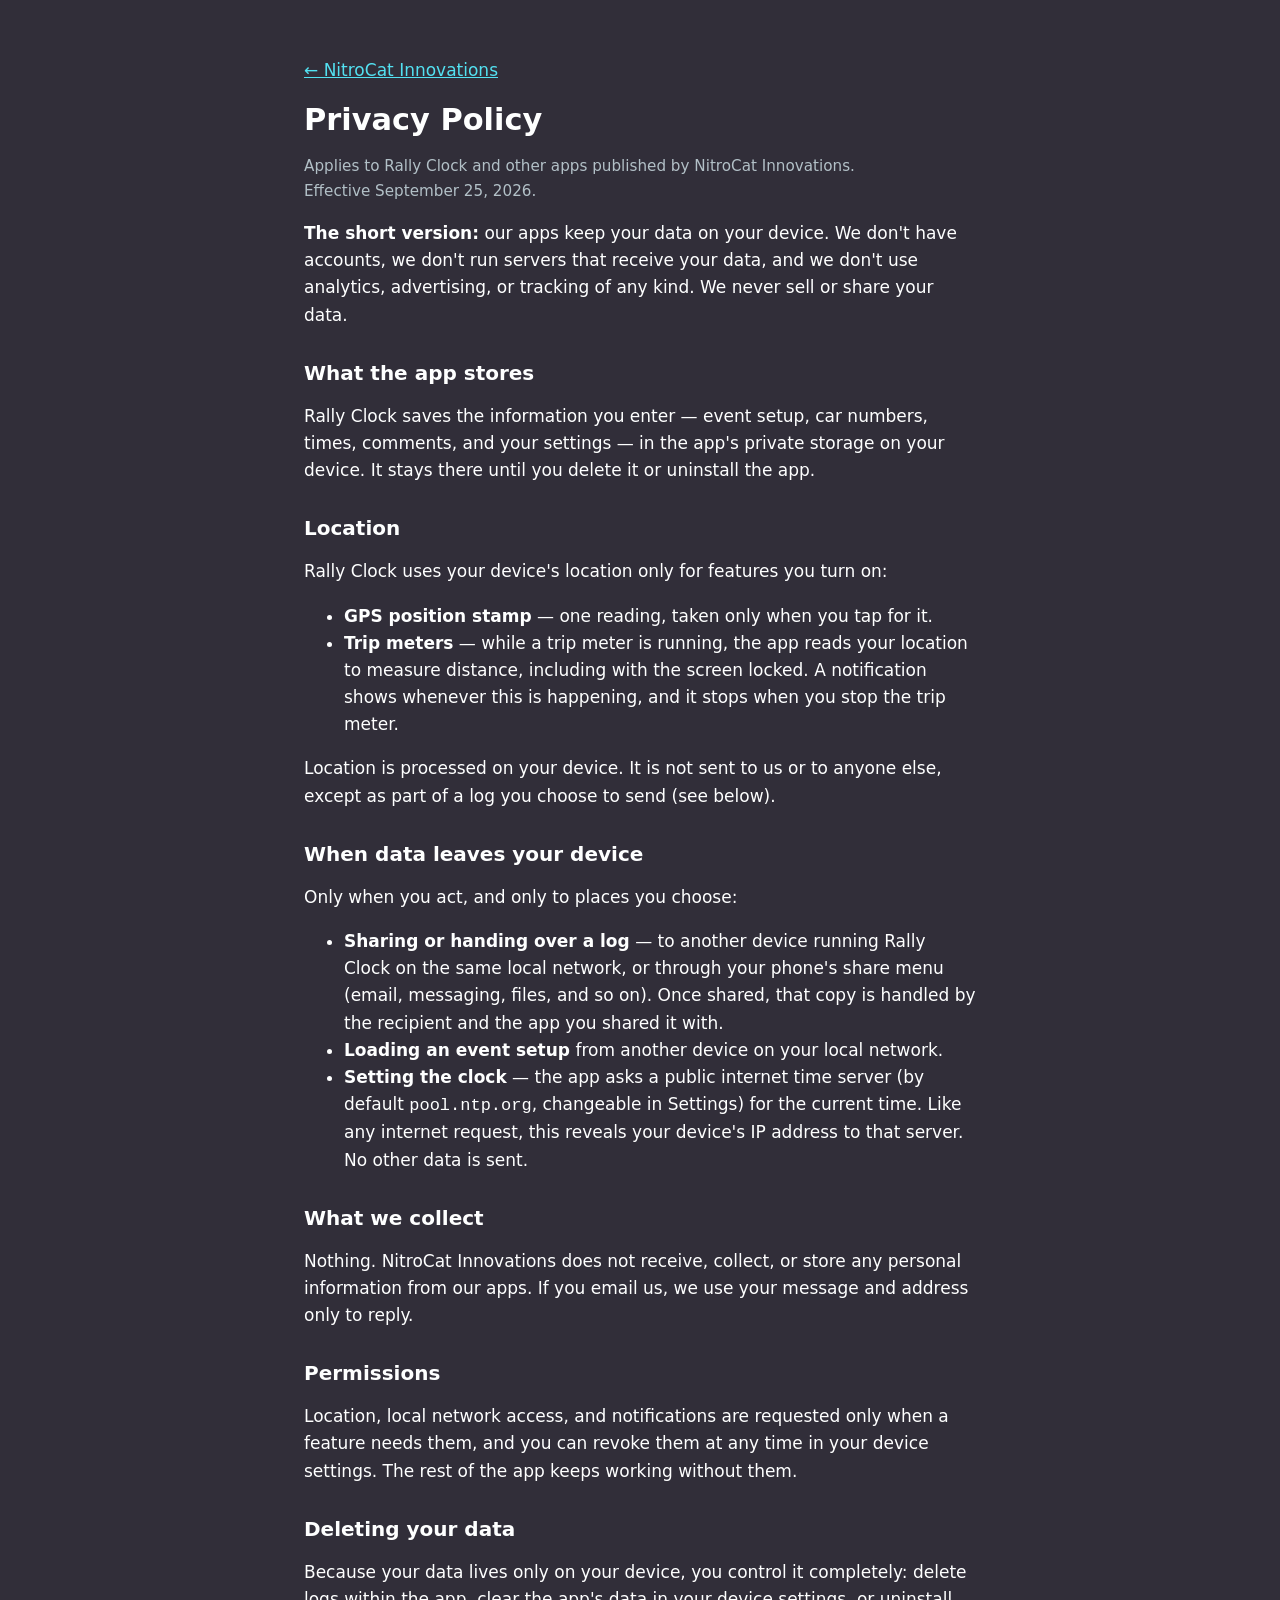
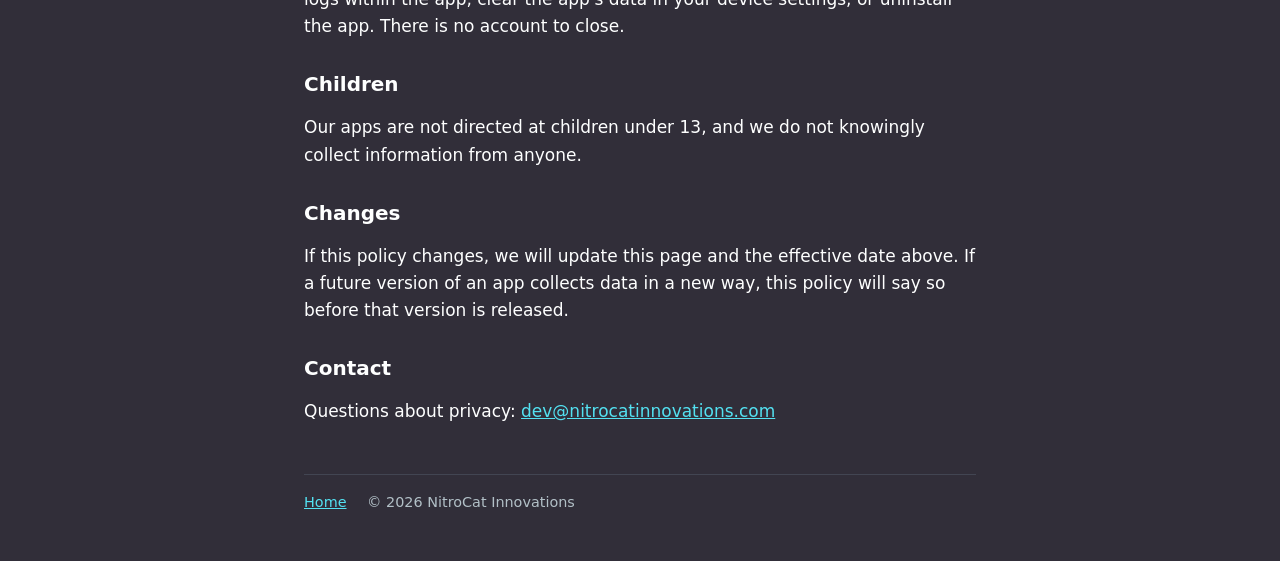
==== privacy.html @ 7f0327d1 "Add company placeholder site and privacy policy Static landing page and Rally Clock privacy policy f" ====
<!doctype html>
<html lang="en">
<head>
  <meta charset="utf-8">
  <meta name="viewport" content="width=device-width, initial-scale=1">
  <title>Privacy Policy — NitroCat Innovations</title>
  <meta name="description" content="How NitroCat Innovations apps handle your data.">
  <link rel="icon" href="assets/favicon.png" type="image/png">
  <link rel="apple-touch-icon" href="assets/apple-touch-icon.png">
  <link rel="stylesheet" href="assets/style.css">
</head>
<body>
<main>
  <p><a href="index.html">← NitroCat Innovations</a></p>

  <h1>Privacy Policy</h1>
  <p class="meta">Applies to Rally Clock and other apps published by NitroCat Innovations.<br>
  Effective September 25, 2026.</p>

  <p><strong>The short version:</strong> our apps keep your data on your device. We don't have accounts, we don't run servers that receive your data, and we don't use analytics, advertising, or tracking of any kind. We never sell or share your data.</p>

  <h2>What the app stores</h2>
  <p>Rally Clock saves the information you enter — event setup, car numbers, times, comments, and your settings — in the app's private storage on your device. It stays there until you delete it or uninstall the app.</p>

  <h2>Location</h2>
  <p>Rally Clock uses your device's location only for features you turn on:</p>
  <ul>
    <li><strong>GPS position stamp</strong> — one reading, taken only when you tap for it.</li>
    <li><strong>Trip meters</strong> — while a trip meter is running, the app reads your location to measure distance, including with the screen locked. A notification shows whenever this is happening, and it stops when you stop the trip meter.</li>
  </ul>
  <p>Location is processed on your device. It is not sent to us or to anyone else, except as part of a log you choose to send (see below).</p>

  <h2>When data leaves your device</h2>
  <p>Only when you act, and only to places you choose:</p>
  <ul>
    <li><strong>Sharing or handing over a log</strong> — to another device running Rally Clock on the same local network, or through your phone's share menu (email, messaging, files, and so on). Once shared, that copy is handled by the recipient and the app you shared it with.</li>
    <li><strong>Loading an event setup</strong> from another device on your local network.</li>
    <li><strong>Setting the clock</strong> — the app asks a public internet time server (by default <code>pool.ntp.org</code>, changeable in Settings) for the current time. Like any internet request, this reveals your device's IP address to that server. No other data is sent.</li>
  </ul>

  <h2>What we collect</h2>
  <p>Nothing. NitroCat Innovations does not receive, collect, or store any personal information from our apps. If you email us, we use your message and address only to reply.</p>

  <h2>Permissions</h2>
  <p>Location, local network access, and notifications are requested only when a feature needs them, and you can revoke them at any time in your device settings. The rest of the app keeps working without them.</p>

  <h2>Deleting your data</h2>
  <p>Because your data lives only on your device, you control it completely: delete logs within the app, clear the app's data in your device settings, or uninstall the app. There is no account to close.</p>

  <h2>Children</h2>
  <p>Our apps are not directed at children under 13, and we do not knowingly collect information from anyone.</p>

  <h2>Changes</h2>
  <p>If this policy changes, we will update this page and the effective date above. If a future version of an app collects data in a new way, this policy will say so before that version is released.</p>

  <h2>Contact</h2>
  <p>Questions about privacy: <a href="mailto:dev@nitrocatinnovations.com">dev@nitrocatinnovations.com</a></p>

  <footer>
    <a href="index.html">Home</a>
    <span>© 2026 NitroCat Innovations</span>
  </footer>
</main>
</body>
</html>
---- assets/style.css ----
/* Brand palette from brand/README.md. The logo's white keyline needs a dark
   background, so the site is dark in every colour scheme. */
:root {
  --bg: #312E39;
  --surface: #292935;
  --text: #FEFFFF;
  --muted: #B2C0C7;
  --accent: #53E1F1;
  --rule: #424552;
}

* { box-sizing: border-box; }

body {
  margin: 0;
  background: var(--bg);
  color: var(--text);
  font: 17px/1.6 system-ui, -apple-system, "Segoe UI", Roboto, sans-serif;
}

main {
  max-width: 44rem;
  margin: 0 auto;
  padding: 2.5rem 1rem 3rem;
}

a { color: var(--accent); }

.logo {
  display: block;
  width: min(100%, 26rem);
  height: auto;
  margin: 0 auto 1.5rem;
}

h1, h2 { line-height: 1.25; }
h1 { font-size: 1.9rem; margin: 0 0 0.75rem; }
h2 { font-size: 1.25rem; margin: 2rem 0 0.5rem; }

.lead { font-size: 1.15rem; color: var(--muted); }

.card {
  background: var(--surface);
  border: 1px solid var(--rule);
  border-radius: 10px;
  padding: 1rem 1.25rem;
  margin: 1.5rem 0;
}
.card h2 { margin-top: 0; }

.meta { color: var(--muted); font-size: 0.95rem; }

footer {
  border-top: 1px solid var(--rule);
  margin-top: 3rem;
  padding-top: 1rem;
  color: var(--muted);
  font-size: 0.9rem;
}
footer a { margin-right: 1rem; }
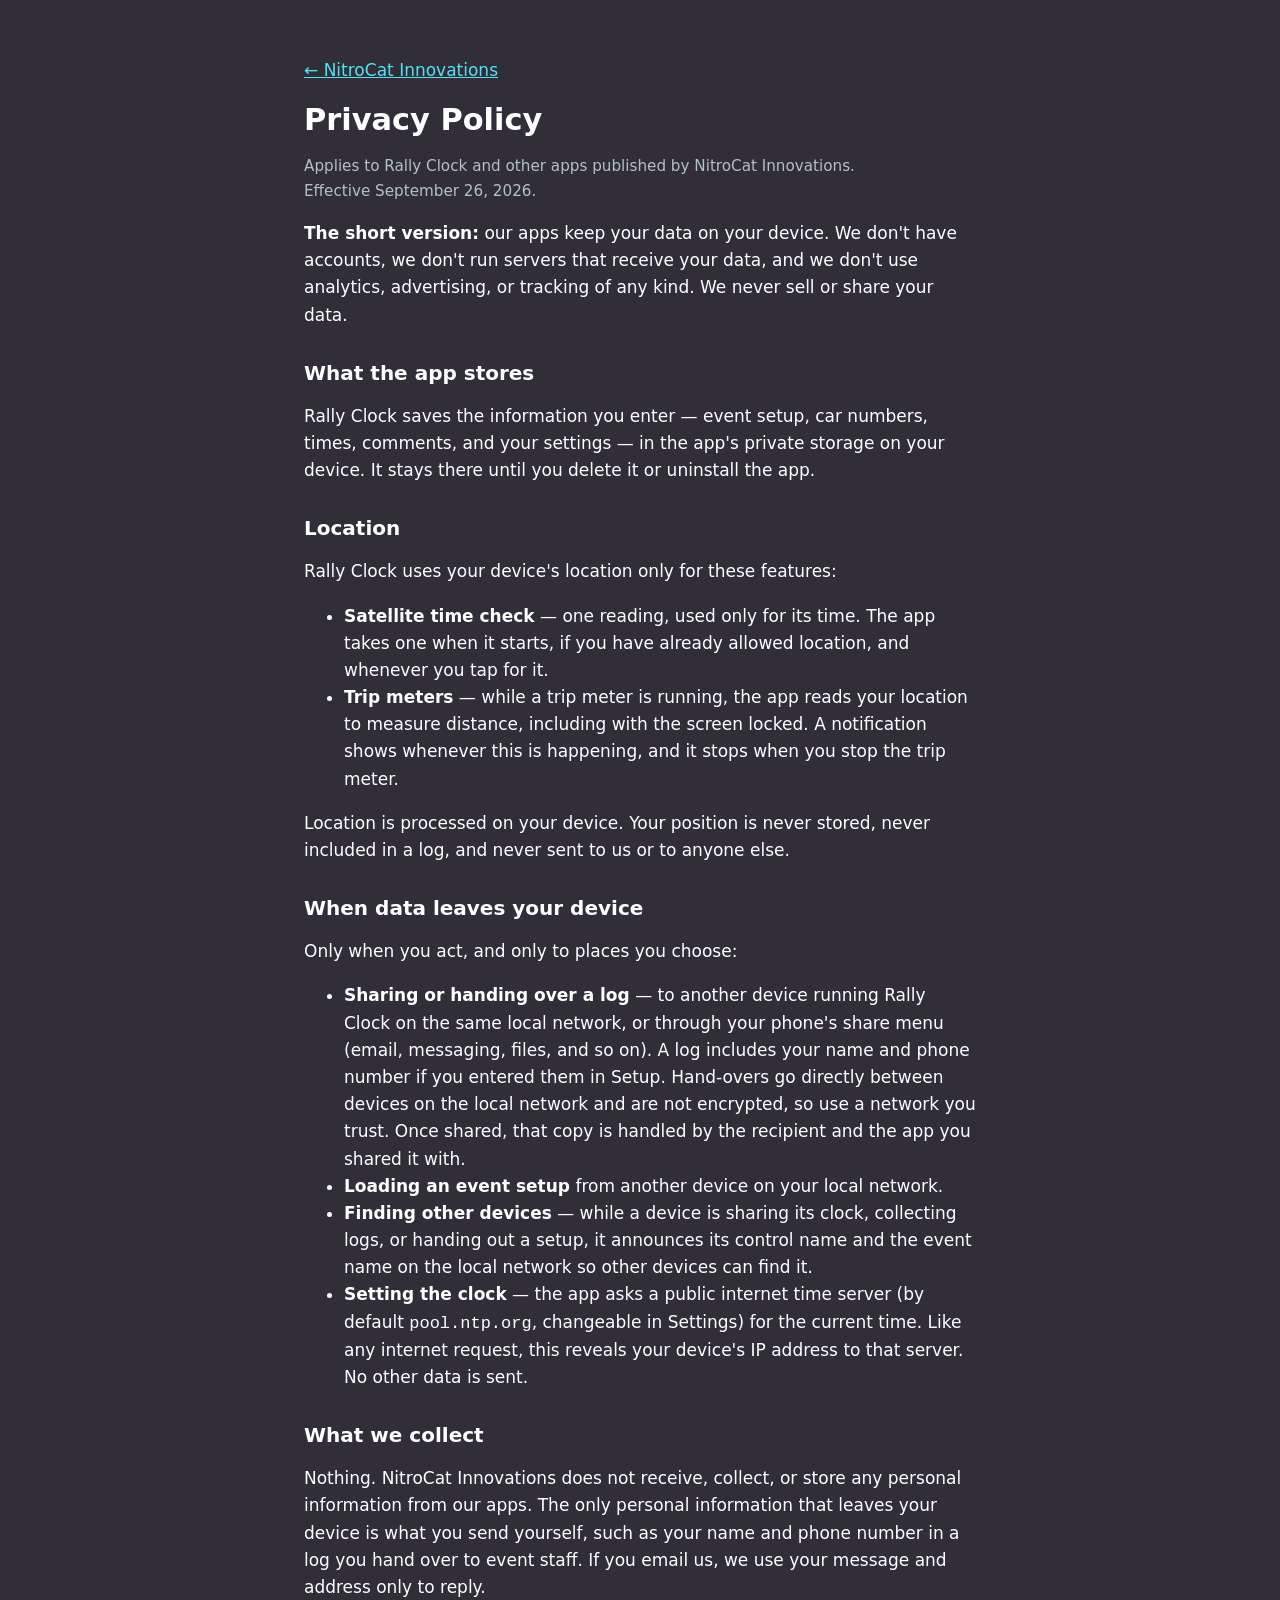
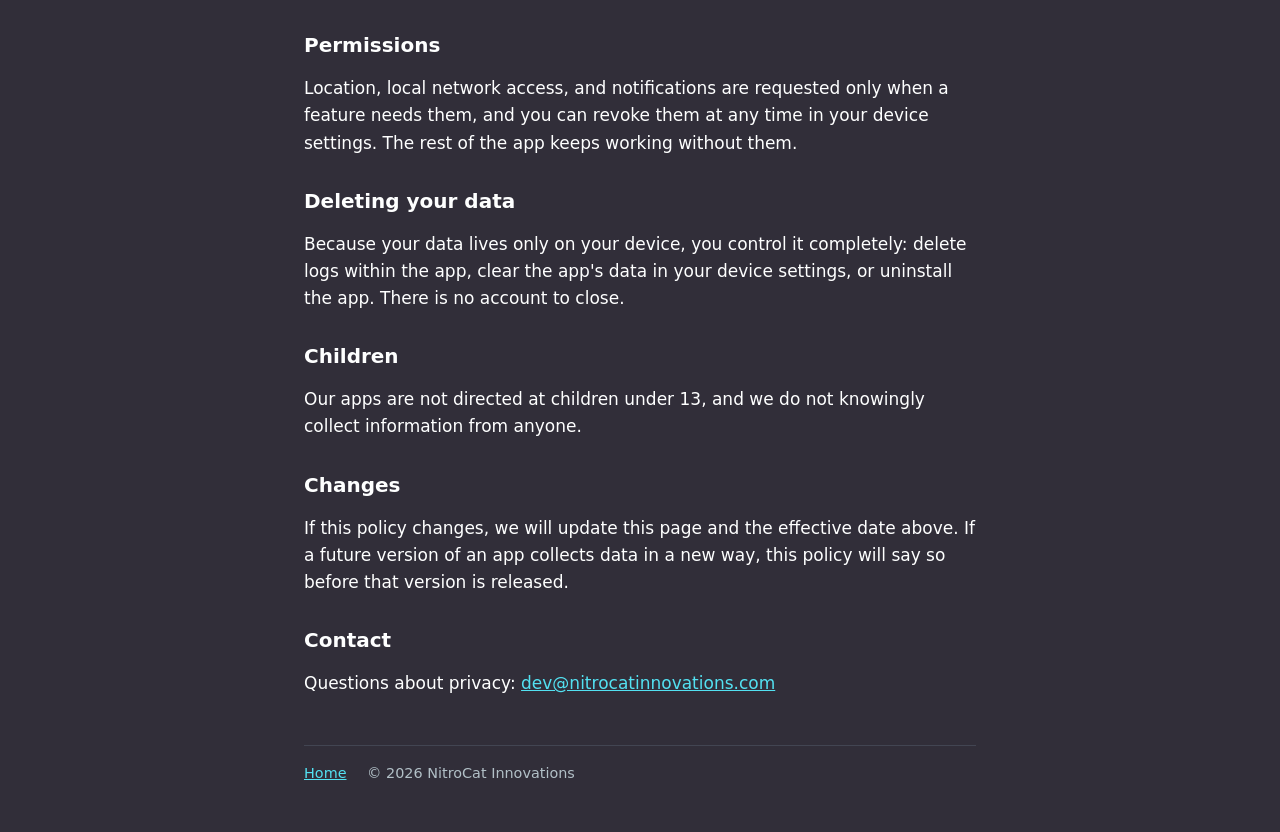
==== commit 77011235: "Privacy policy: match what Rally Clock does - The satellite check is a time check, taken at start-up" ====
--- a/privacy.html
+++ b/privacy.html
@@ -15,7 +15,7 @@
 
   <h1>Privacy Policy</h1>
   <p class="meta">Applies to Rally Clock and other apps published by NitroCat Innovations.<br>
-  Effective September 25, 2026.</p>
+  Effective September 26, 2026.</p>
 
   <p><strong>The short version:</strong> our apps keep your data on your device. We don't have accounts, we don't run servers that receive your data, and we don't use analytics, advertising, or tracking of any kind. We never sell or share your data.</p>
 
@@ -23,23 +23,24 @@
   <p>Rally Clock saves the information you enter — event setup, car numbers, times, comments, and your settings — in the app's private storage on your device. It stays there until you delete it or uninstall the app.</p>
 
   <h2>Location</h2>
-  <p>Rally Clock uses your device's location only for features you turn on:</p>
+  <p>Rally Clock uses your device's location only for these features:</p>
   <ul>
-    <li><strong>GPS position stamp</strong> — one reading, taken only when you tap for it.</li>
+    <li><strong>Satellite time check</strong> — one reading, used only for its time. The app takes one when it starts, if you have already allowed location, and whenever you tap for it.</li>
     <li><strong>Trip meters</strong> — while a trip meter is running, the app reads your location to measure distance, including with the screen locked. A notification shows whenever this is happening, and it stops when you stop the trip meter.</li>
   </ul>
-  <p>Location is processed on your device. It is not sent to us or to anyone else, except as part of a log you choose to send (see below).</p>
+  <p>Location is processed on your device. Your position is never stored, never included in a log, and never sent to us or to anyone else.</p>
 
   <h2>When data leaves your device</h2>
   <p>Only when you act, and only to places you choose:</p>
   <ul>
-    <li><strong>Sharing or handing over a log</strong> — to another device running Rally Clock on the same local network, or through your phone's share menu (email, messaging, files, and so on). Once shared, that copy is handled by the recipient and the app you shared it with.</li>
+    <li><strong>Sharing or handing over a log</strong> — to another device running Rally Clock on the same local network, or through your phone's share menu (email, messaging, files, and so on). A log includes your name and phone number if you entered them in Setup. Hand-overs go directly between devices on the local network and are not encrypted, so use a network you trust. Once shared, that copy is handled by the recipient and the app you shared it with.</li>
     <li><strong>Loading an event setup</strong> from another device on your local network.</li>
+    <li><strong>Finding other devices</strong> — while a device is sharing its clock, collecting logs, or handing out a setup, it announces its control name and the event name on the local network so other devices can find it.</li>
     <li><strong>Setting the clock</strong> — the app asks a public internet time server (by default <code>pool.ntp.org</code>, changeable in Settings) for the current time. Like any internet request, this reveals your device's IP address to that server. No other data is sent.</li>
   </ul>
 
   <h2>What we collect</h2>
-  <p>Nothing. NitroCat Innovations does not receive, collect, or store any personal information from our apps. If you email us, we use your message and address only to reply.</p>
+  <p>Nothing. NitroCat Innovations does not receive, collect, or store any personal information from our apps. The only personal information that leaves your device is what you send yourself, such as your name and phone number in a log you hand over to event staff. If you email us, we use your message and address only to reply.</p>
 
   <h2>Permissions</h2>
   <p>Location, local network access, and notifications are requested only when a feature needs them, and you can revoke them at any time in your device settings. The rest of the app keeps working without them.</p>
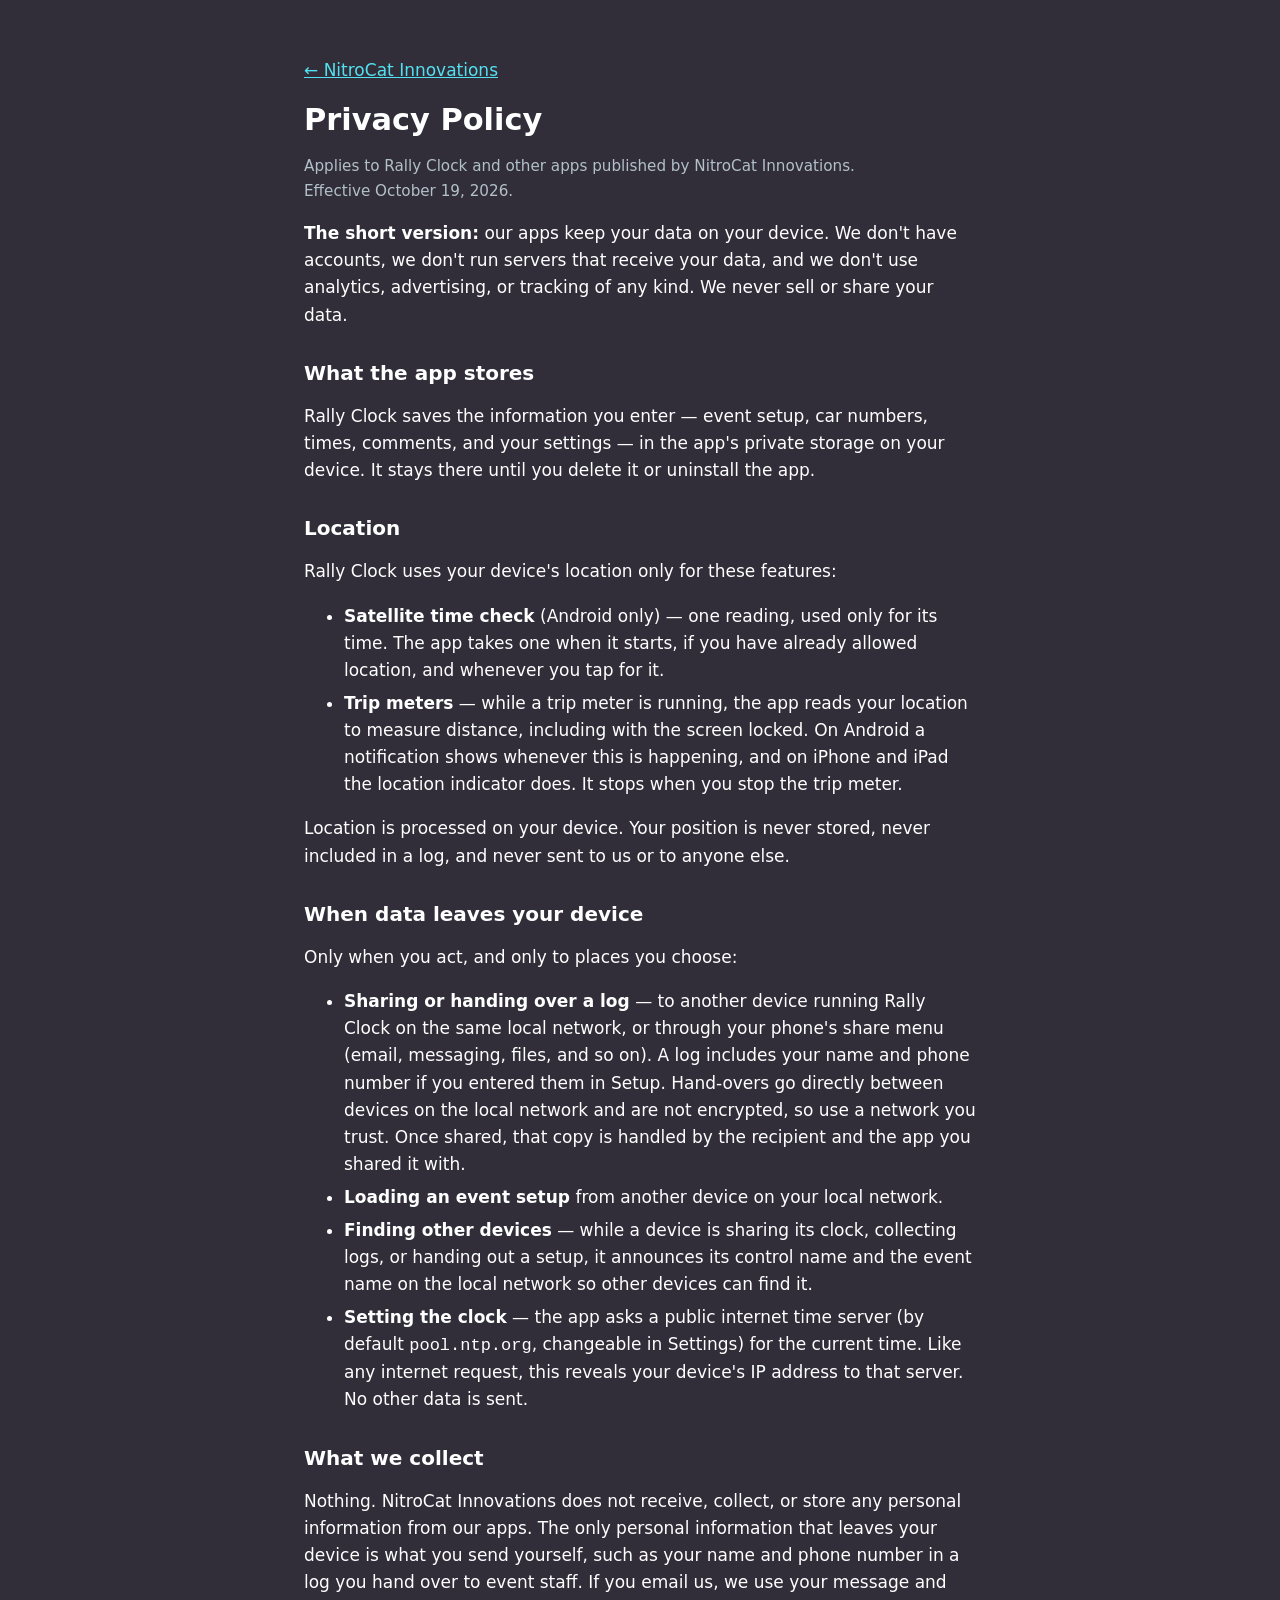
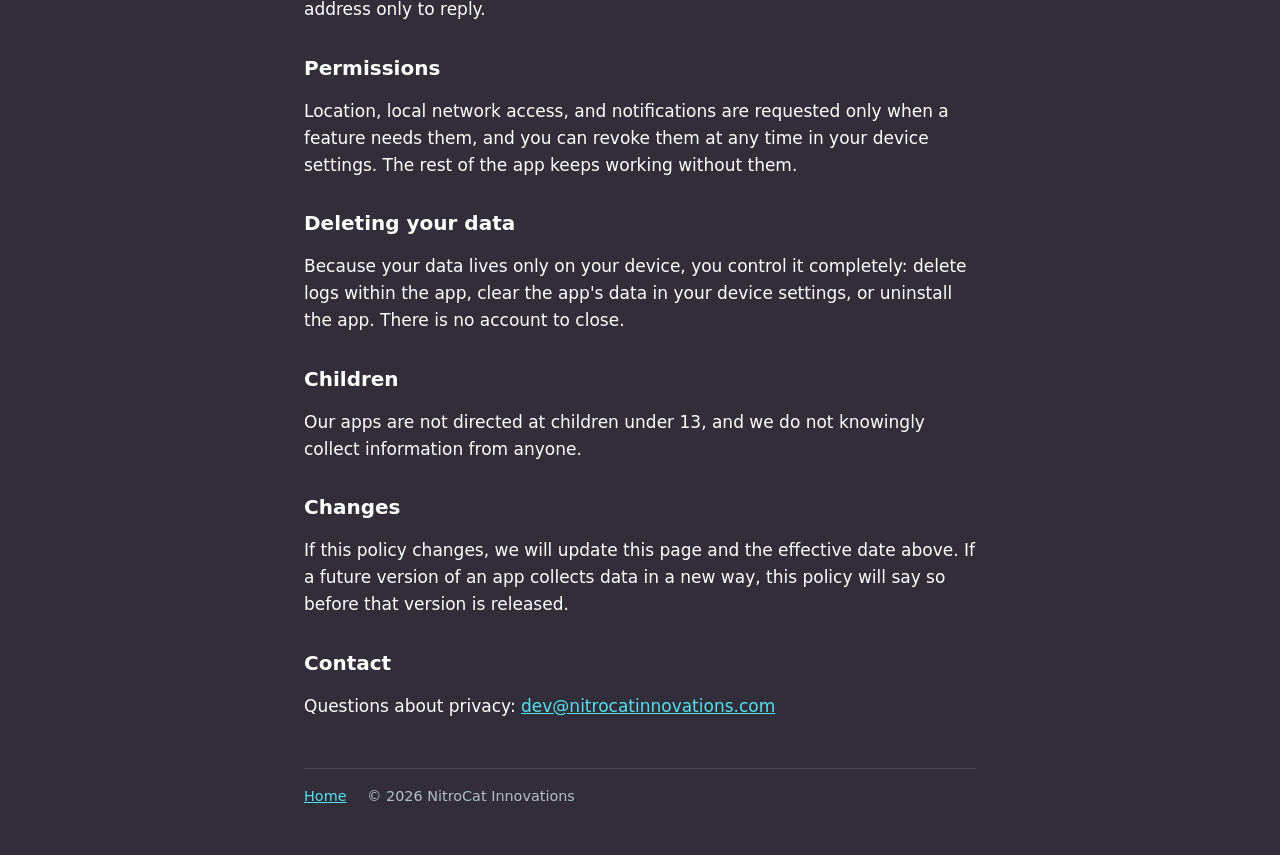
==== commit 520bd8c1: "Privacy policy and Working Together PDF for iPhone and iPad Satellite time is Android only, and on i" ====
--- a/privacy.html
+++ b/privacy.html
@@ -15,7 +15,7 @@
 
   <h1>Privacy Policy</h1>
   <p class="meta">Applies to Rally Clock and other apps published by NitroCat Innovations.<br>
-  Effective September 26, 2026.</p>
+  Effective October 19, 2026.</p>
 
   <p><strong>The short version:</strong> our apps keep your data on your device. We don't have accounts, we don't run servers that receive your data, and we don't use analytics, advertising, or tracking of any kind. We never sell or share your data.</p>
 
@@ -25,8 +25,8 @@
   <h2>Location</h2>
   <p>Rally Clock uses your device's location only for these features:</p>
   <ul>
-    <li><strong>Satellite time check</strong> — one reading, used only for its time. The app takes one when it starts, if you have already allowed location, and whenever you tap for it.</li>
-    <li><strong>Trip meters</strong> — while a trip meter is running, the app reads your location to measure distance, including with the screen locked. A notification shows whenever this is happening, and it stops when you stop the trip meter.</li>
+    <li><strong>Satellite time check</strong> (Android only) — one reading, used only for its time. The app takes one when it starts, if you have already allowed location, and whenever you tap for it.</li>
+    <li><strong>Trip meters</strong> — while a trip meter is running, the app reads your location to measure distance, including with the screen locked. On Android a notification shows whenever this is happening, and on iPhone and iPad the location indicator does. It stops when you stop the trip meter.</li>
   </ul>
   <p>Location is processed on your device. Your position is never stored, never included in a log, and never sent to us or to anyone else.</p>
 
--- a/assets/style.css
+++ b/assets/style.css
@@ -58,3 +58,17 @@
   font-size: 0.9rem;
 }
 footer a { margin-right: 1rem; }
+
+/* Tables (the Rally Clock tester guide's permissions). Wide ones scroll in
+   their own box rather than pushing the page sideways on a phone. */
+.table-scroll { overflow-x: auto; }
+table { width: 100%; border-collapse: collapse; margin: 0.5rem 0 1rem; }
+th, td {
+  text-align: left;
+  vertical-align: top;
+  padding: 0.55rem 0.75rem;
+  border-bottom: 1px solid var(--rule);
+}
+th { color: var(--muted); font-weight: 600; }
+
+main li { margin: 0.35rem 0; }
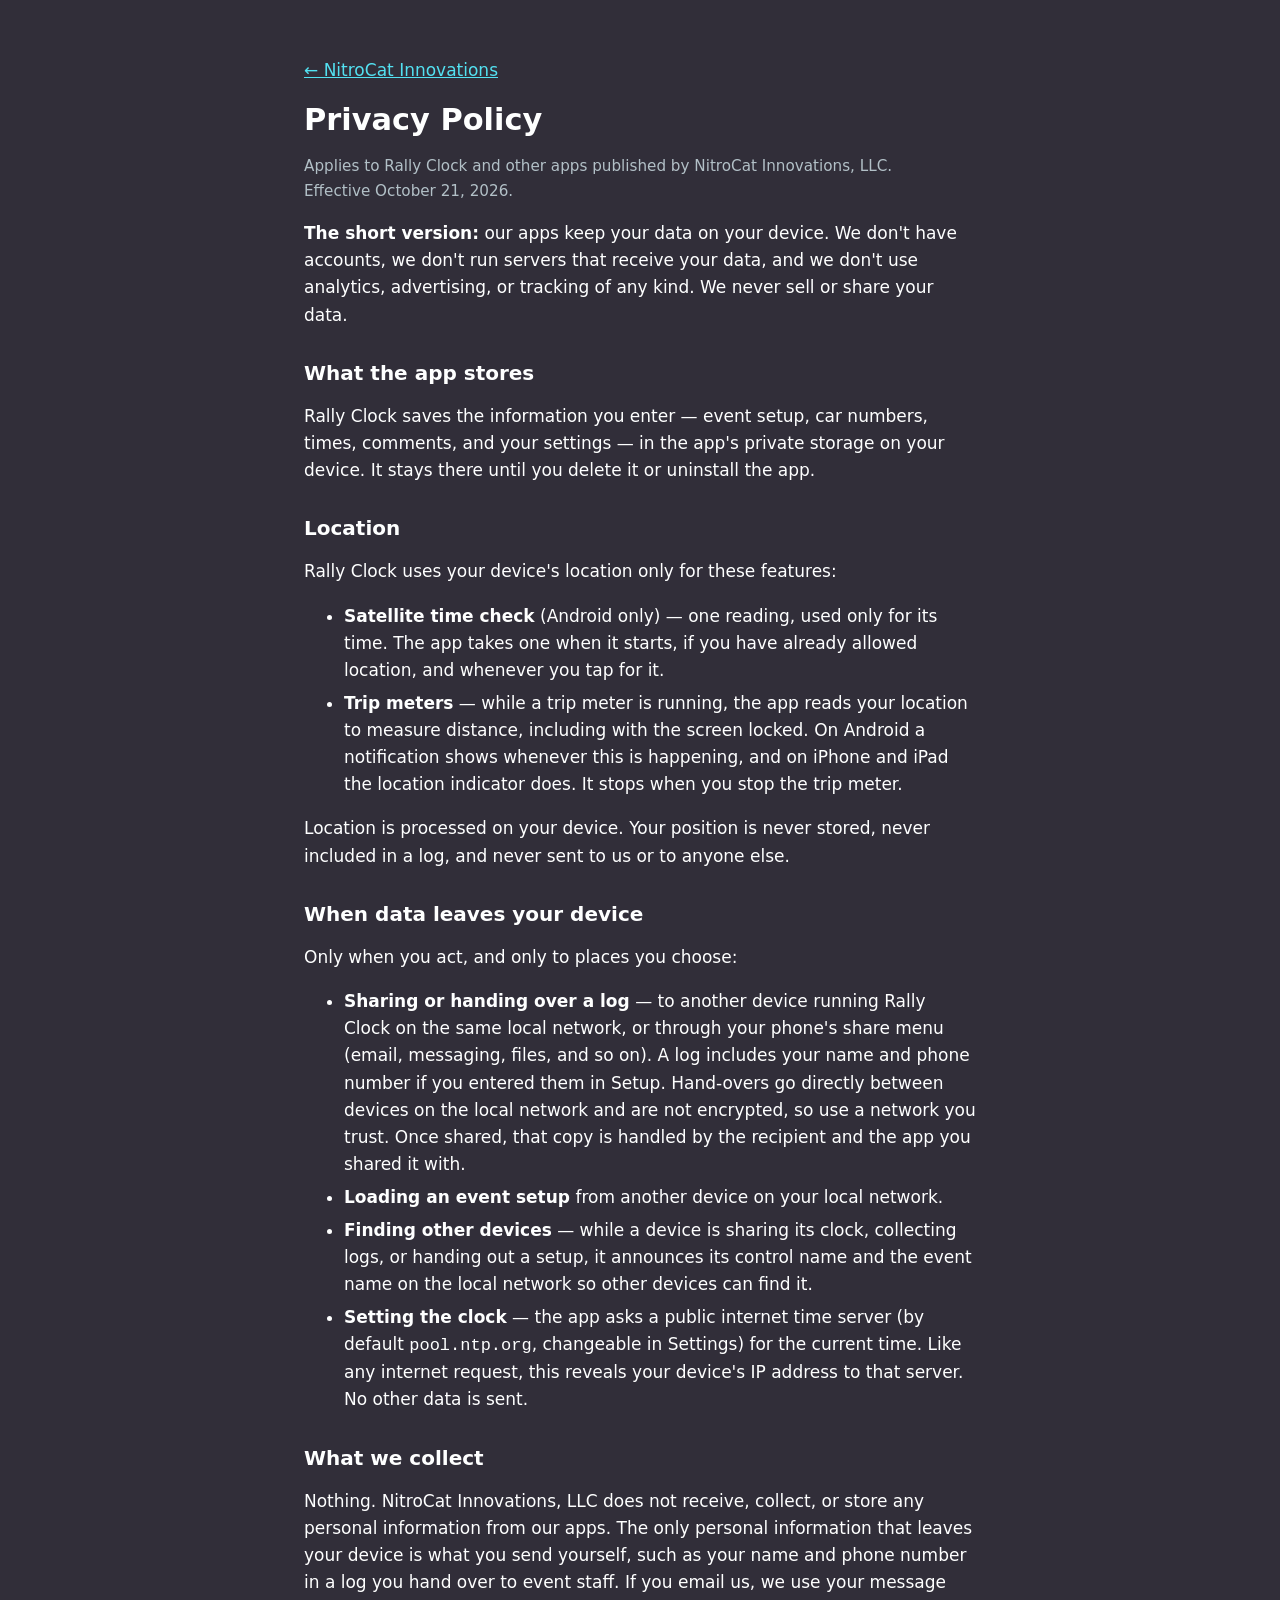
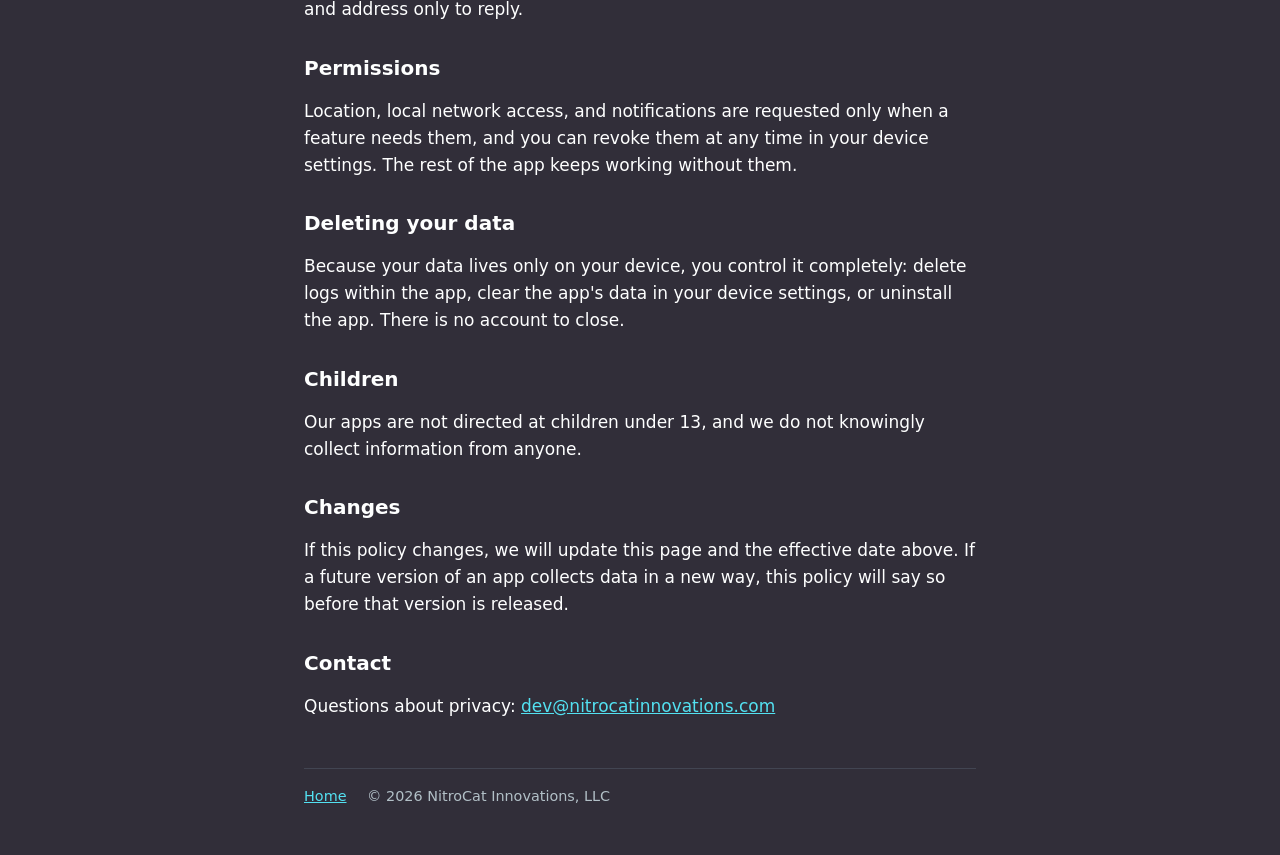
==== commit b2de0051: "NitroCat Innovations, LLC in the footers and the privacy policy As Google Play and Apple have it. Th" ====
--- a/privacy.html
+++ b/privacy.html
@@ -14,8 +14,8 @@
   <p><a href="index.html">← NitroCat Innovations</a></p>
 
   <h1>Privacy Policy</h1>
-  <p class="meta">Applies to Rally Clock and other apps published by NitroCat Innovations.<br>
-  Effective October 19, 2026.</p>
+  <p class="meta">Applies to Rally Clock and other apps published by NitroCat Innovations, LLC.<br>
+  Effective October 21, 2026.</p>
 
   <p><strong>The short version:</strong> our apps keep your data on your device. We don't have accounts, we don't run servers that receive your data, and we don't use analytics, advertising, or tracking of any kind. We never sell or share your data.</p>
 
@@ -40,7 +40,7 @@
   </ul>
 
   <h2>What we collect</h2>
-  <p>Nothing. NitroCat Innovations does not receive, collect, or store any personal information from our apps. The only personal information that leaves your device is what you send yourself, such as your name and phone number in a log you hand over to event staff. If you email us, we use your message and address only to reply.</p>
+  <p>Nothing. NitroCat Innovations, LLC does not receive, collect, or store any personal information from our apps. The only personal information that leaves your device is what you send yourself, such as your name and phone number in a log you hand over to event staff. If you email us, we use your message and address only to reply.</p>
 
   <h2>Permissions</h2>
   <p>Location, local network access, and notifications are requested only when a feature needs them, and you can revoke them at any time in your device settings. The rest of the app keeps working without them.</p>
@@ -59,7 +59,7 @@
 
   <footer>
     <a href="index.html">Home</a>
-    <span>© 2026 NitroCat Innovations</span>
+    <span>© 2026 NitroCat Innovations, LLC</span>
   </footer>
 </main>
 </body>
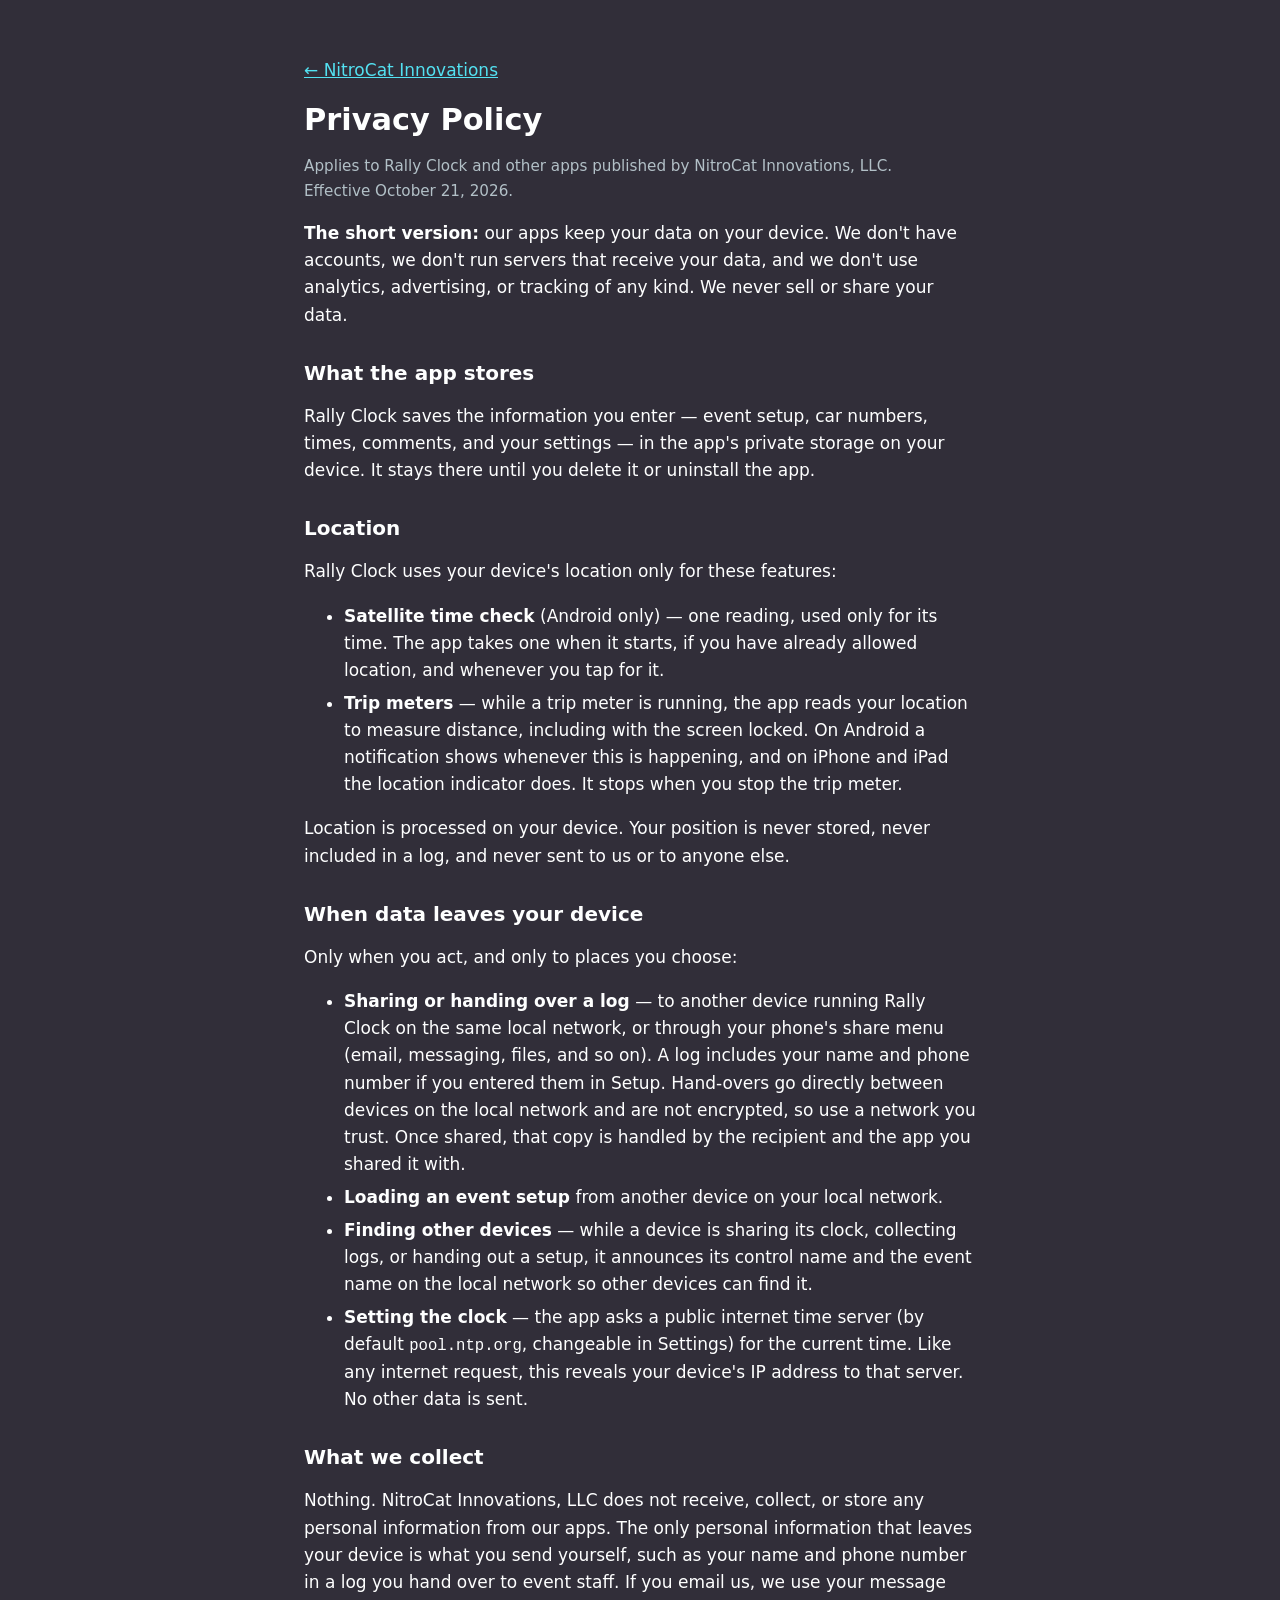
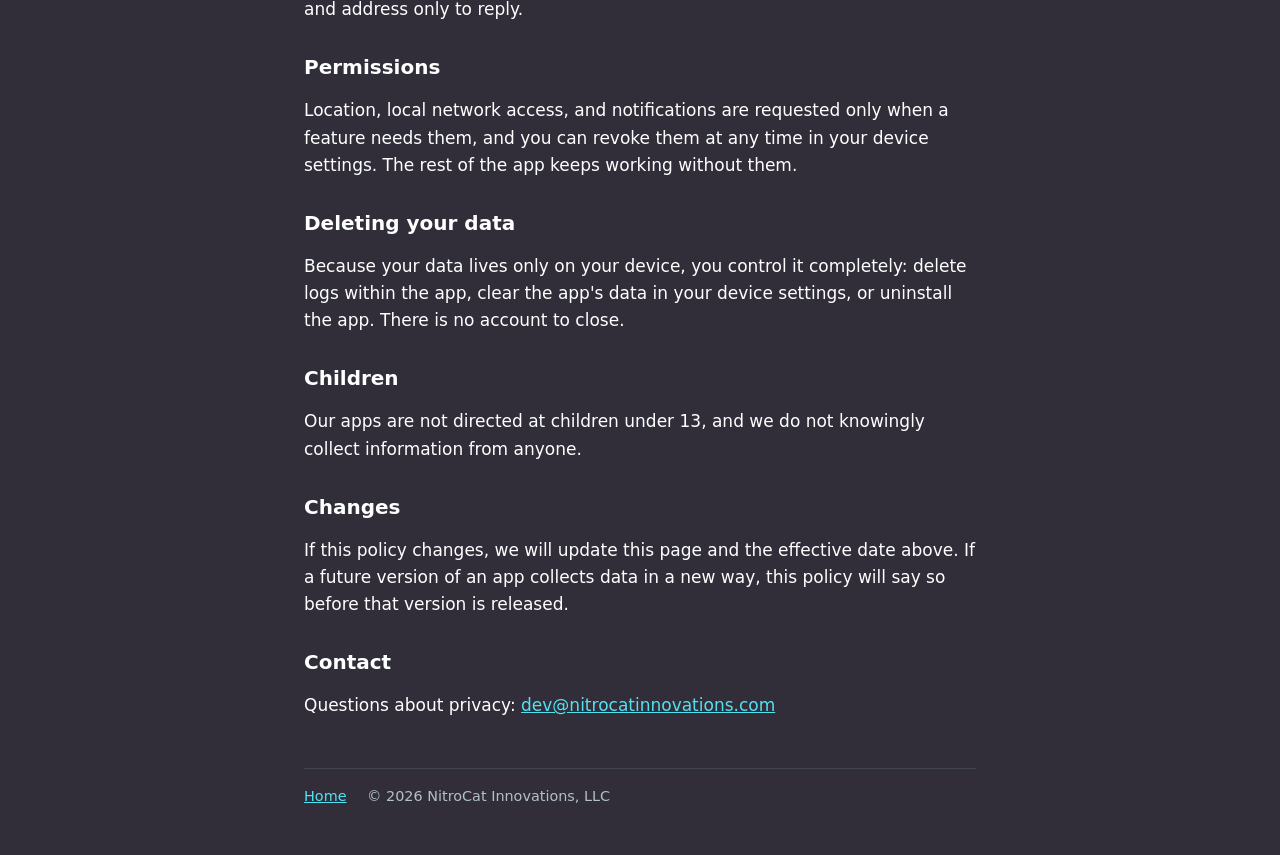
==== commit e67ddd5c: "Search basics and a Rally Clock how-to guide Search: canonical links, link-preview tags and images, " ====
--- a/privacy.html
+++ b/privacy.html
@@ -5,7 +5,9 @@
   <meta name="viewport" content="width=device-width, initial-scale=1">
   <title>Privacy Policy — NitroCat Innovations</title>
   <meta name="description" content="How NitroCat Innovations apps handle your data.">
-  <link rel="icon" href="assets/favicon.png" type="image/png">
+  <link rel="canonical" href="https://nitrocatinnovations.com/privacy.html">
+  <link rel="icon" href="assets/apple-touch-icon.png" type="image/png" sizes="192x192">
+  <link rel="icon" href="assets/favicon.png" type="image/png" sizes="48x48">
   <link rel="apple-touch-icon" href="assets/apple-touch-icon.png">
   <link rel="stylesheet" href="assets/style.css">
 </head>
--- a/assets/style.css
+++ b/assets/style.css
@@ -33,9 +33,10 @@
   margin: 0 auto 1.5rem;
 }
 
-h1, h2 { line-height: 1.25; }
+h1, h2, h3 { line-height: 1.25; }
 h1 { font-size: 1.9rem; margin: 0 0 0.75rem; }
 h2 { font-size: 1.25rem; margin: 2rem 0 0.5rem; }
+h3 { font-size: 1.05rem; margin: 1.25rem 0 0.25rem; }
 
 .lead { font-size: 1.15rem; color: var(--muted); }
 
@@ -70,5 +71,53 @@
   border-bottom: 1px solid var(--rule);
 }
 th { color: var(--muted); font-weight: 600; }
+/* Field names in a table stay whole; a wide table scrolls in its box. */
+td code { white-space: nowrap; overflow-wrap: normal; }
 
 main li { margin: 0.35rem 0; }
+
+/* The Rally Clock page's screenshots: a row that scrolls sideways on a phone. */
+.shots { display: flex; gap: 0.75rem; overflow-x: auto; margin: 1.25rem 0; }
+.shots img {
+  height: 24rem;
+  width: auto;
+  flex: none;
+  border: 1px solid var(--rule);
+  border-radius: 12px;
+}
+
+/* Code on the Rally Clock page: a command to copy, and a checksum that wraps
+   rather than pushing the page sideways on a phone. */
+pre {
+  background: var(--surface);
+  border: 1px solid var(--rule);
+  border-radius: 8px;
+  padding: 0.75rem 1rem;
+  overflow-x: auto;
+}
+code { font-family: ui-monospace, SFMono-Regular, Menlo, Consolas, monospace; font-size: 0.92em; overflow-wrap: anywhere; }
+
+/* The example event setup on the organizers page: download and copy
+   buttons, and the file itself behind a "Show" line. */
+.actions { display: flex; flex-wrap: wrap; gap: 0.6rem; }
+.button {
+  display: inline-block;
+  background: var(--accent);
+  color: var(--bg);
+  border: 0;
+  border-radius: 8px;
+  padding: 0.45rem 0.95rem;
+  font: inherit;
+  font-weight: 600;
+  text-decoration: none;
+  cursor: pointer;
+}
+details { margin: 0.5rem 0 1rem; }
+summary { cursor: pointer; color: var(--accent); }
+
+/* The guide's page list, at the foot of each guide page. */
+.guide-nav {
+  border-top: 1px solid var(--rule);
+  margin-top: 2.5rem;
+}
+.guide-nav [aria-current] { color: var(--muted); }
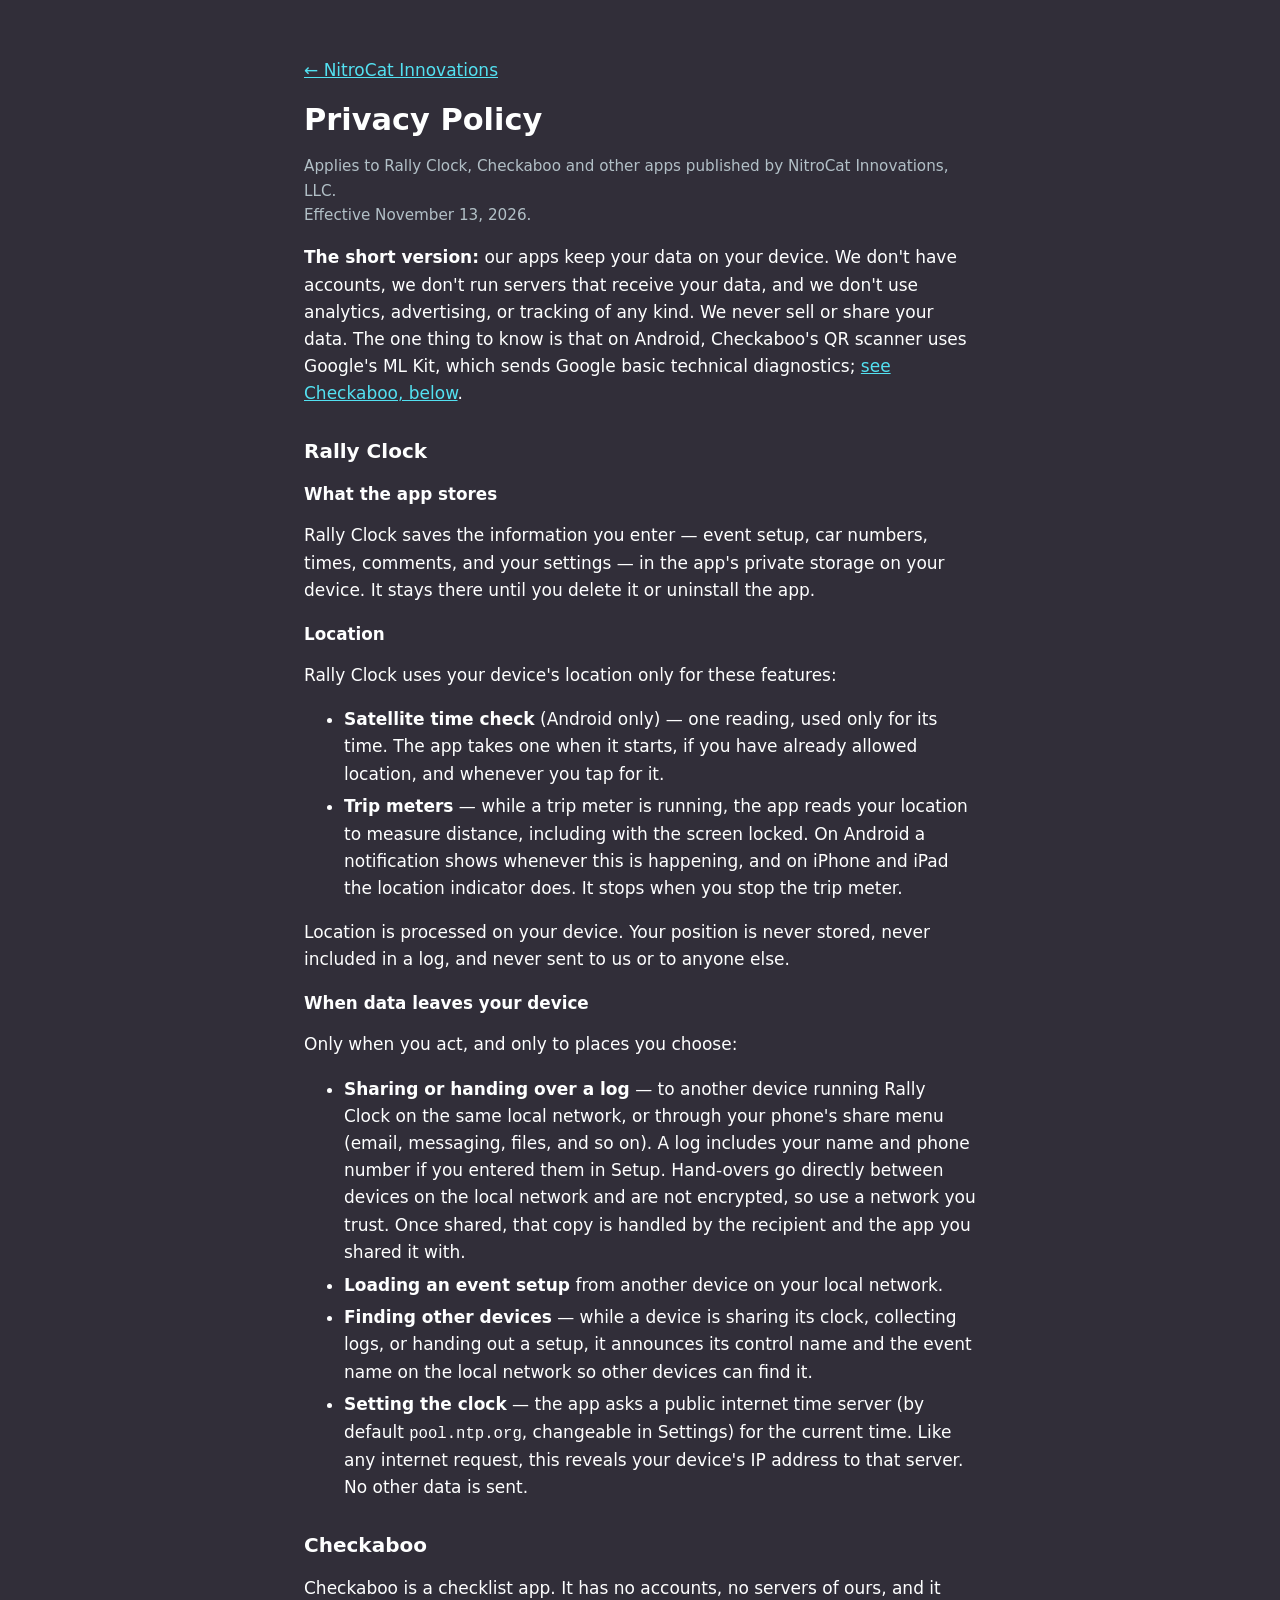
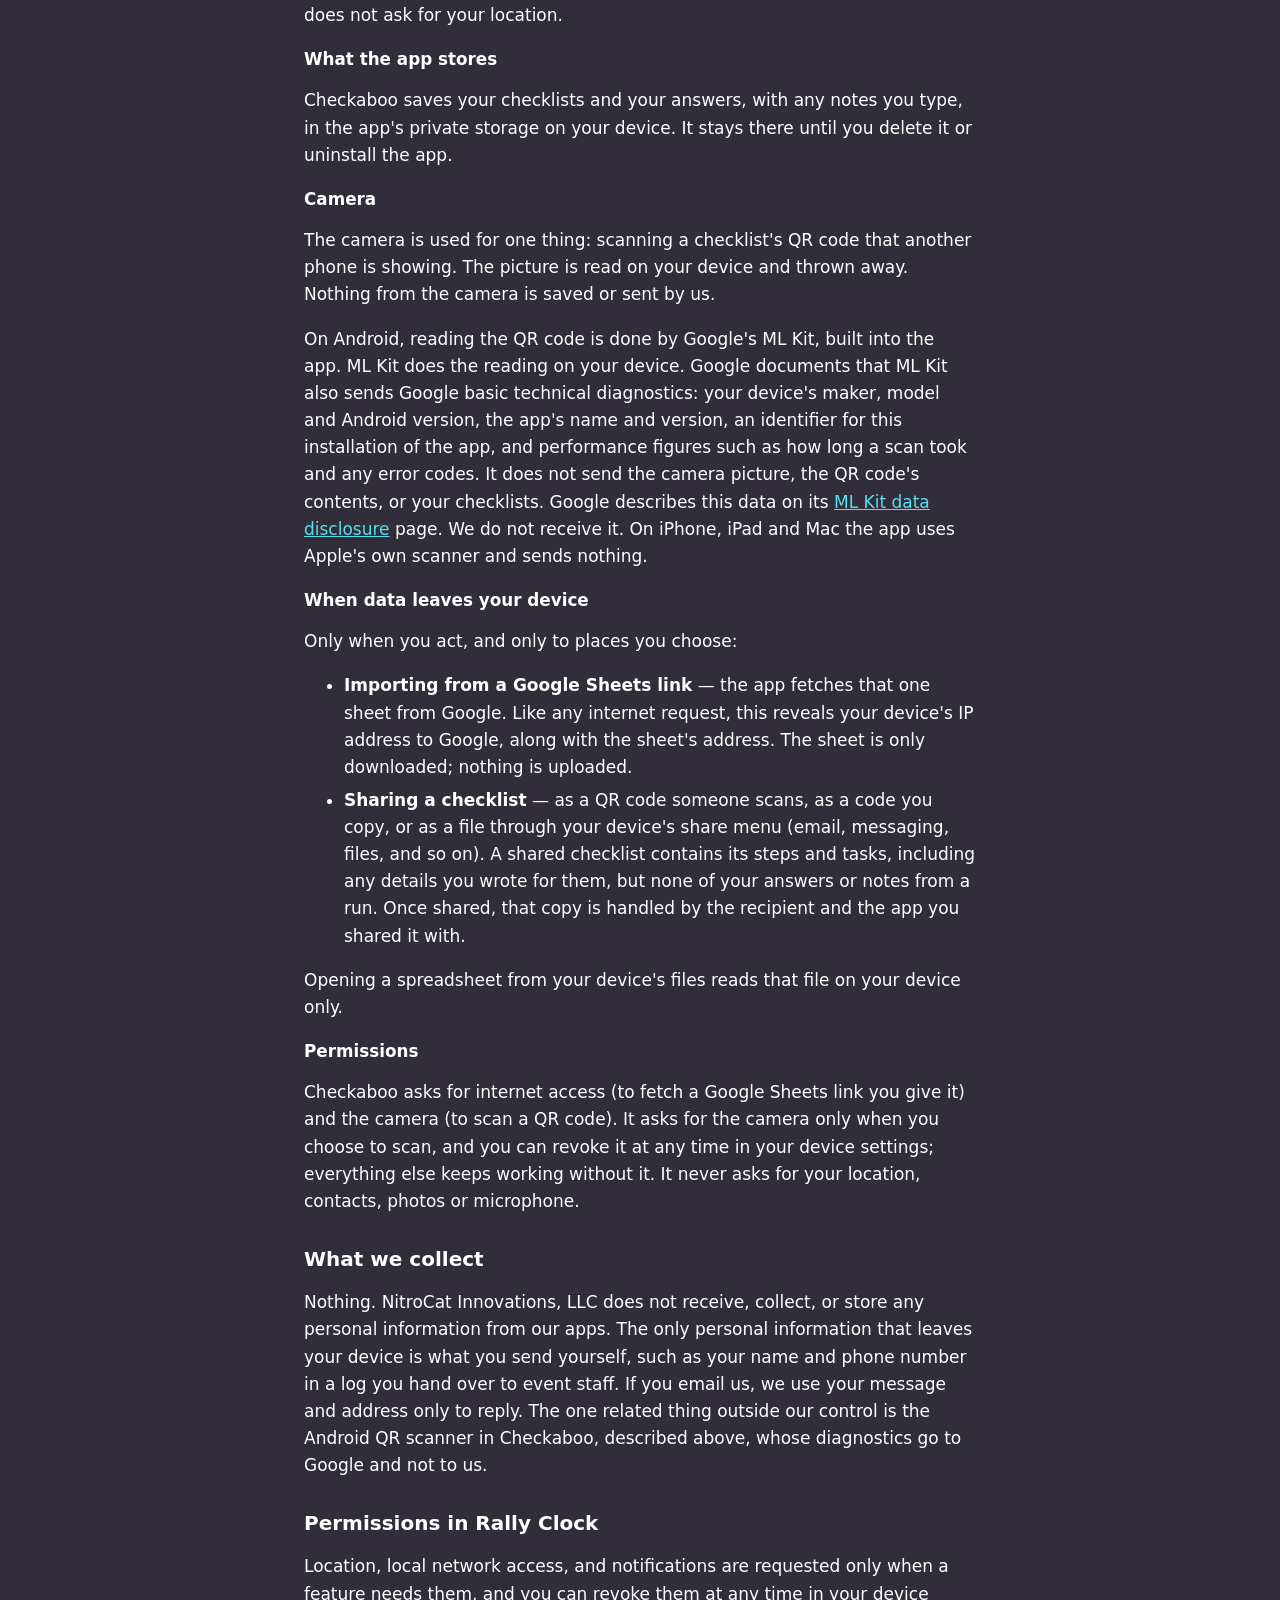
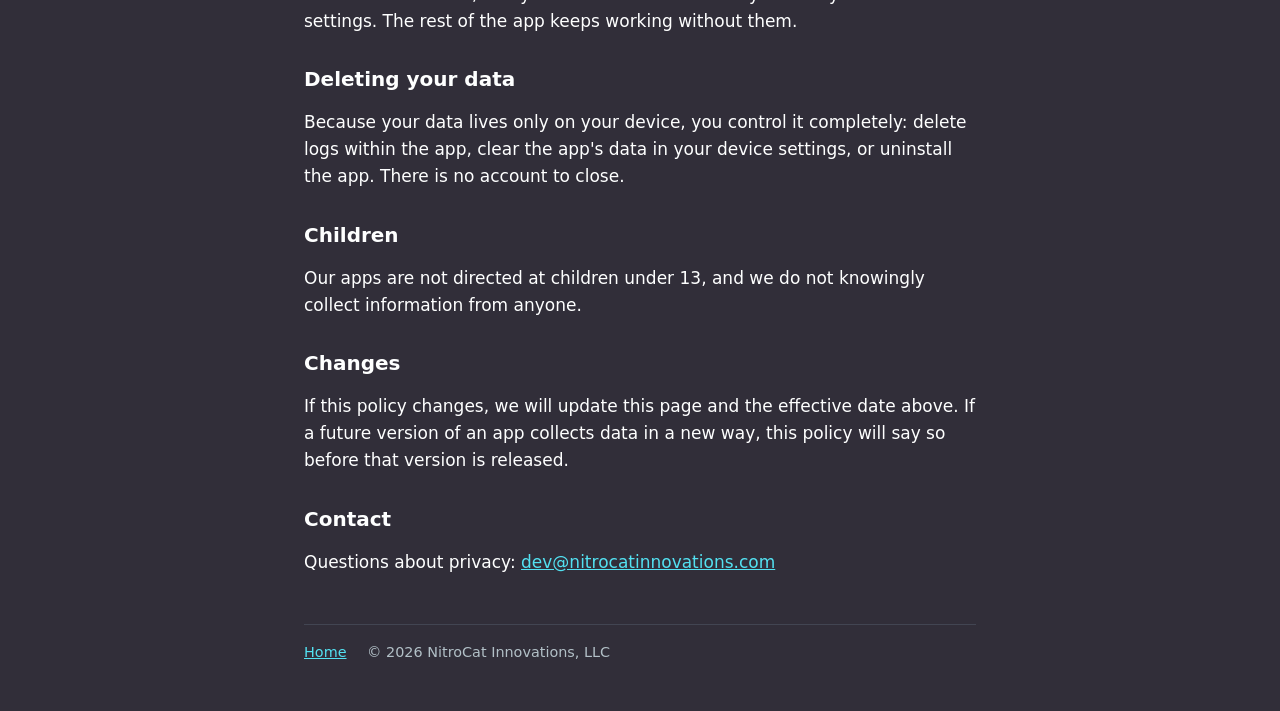
==== commit 27ac915d: "Add Checkaboo section to the privacy policy Co-Authored-By: Claude Sonnet 5.5 <noreply@anthropic.com" ====
--- a/privacy.html
+++ b/privacy.html
@@ -16,15 +16,17 @@
   <p><a href="index.html">← NitroCat Innovations</a></p>
 
   <h1>Privacy Policy</h1>
-  <p class="meta">Applies to Rally Clock and other apps published by NitroCat Innovations, LLC.<br>
-  Effective October 21, 2026.</p>
+  <p class="meta">Applies to Rally Clock, Checkaboo and other apps published by NitroCat Innovations, LLC.<br>
+  Effective November 13, 2026.</p>
 
-  <p><strong>The short version:</strong> our apps keep your data on your device. We don't have accounts, we don't run servers that receive your data, and we don't use analytics, advertising, or tracking of any kind. We never sell or share your data.</p>
+  <p><strong>The short version:</strong> our apps keep your data on your device. We don't have accounts, we don't run servers that receive your data, and we don't use analytics, advertising, or tracking of any kind. We never sell or share your data. The one thing to know is that on Android, Checkaboo's QR scanner uses Google's ML Kit, which sends Google basic technical diagnostics; <a href="#checkaboo">see Checkaboo, below</a>.</p>
 
-  <h2>What the app stores</h2>
+  <h2>Rally Clock</h2>
+
+  <h3>What the app stores</h3>
   <p>Rally Clock saves the information you enter — event setup, car numbers, times, comments, and your settings — in the app's private storage on your device. It stays there until you delete it or uninstall the app.</p>
 
-  <h2>Location</h2>
+  <h3>Location</h3>
   <p>Rally Clock uses your device's location only for these features:</p>
   <ul>
     <li><strong>Satellite time check</strong> (Android only) — one reading, used only for its time. The app takes one when it starts, if you have already allowed location, and whenever you tap for it.</li>
@@ -32,7 +34,7 @@
   </ul>
   <p>Location is processed on your device. Your position is never stored, never included in a log, and never sent to us or to anyone else.</p>
 
-  <h2>When data leaves your device</h2>
+  <h3>When data leaves your device</h3>
   <p>Only when you act, and only to places you choose:</p>
   <ul>
     <li><strong>Sharing or handing over a log</strong> — to another device running Rally Clock on the same local network, or through your phone's share menu (email, messaging, files, and so on). A log includes your name and phone number if you entered them in Setup. Hand-overs go directly between devices on the local network and are not encrypted, so use a network you trust. Once shared, that copy is handled by the recipient and the app you shared it with.</li>
@@ -41,10 +43,31 @@
     <li><strong>Setting the clock</strong> — the app asks a public internet time server (by default <code>pool.ntp.org</code>, changeable in Settings) for the current time. Like any internet request, this reveals your device's IP address to that server. No other data is sent.</li>
   </ul>
 
+  <h2 id="checkaboo">Checkaboo</h2>
+  <p>Checkaboo is a checklist app. It has no accounts, no servers of ours, and it does not ask for your location.</p>
+
+  <h3>What the app stores</h3>
+  <p>Checkaboo saves your checklists and your answers, with any notes you type, in the app's private storage on your device. It stays there until you delete it or uninstall the app.</p>
+
+  <h3>Camera</h3>
+  <p>The camera is used for one thing: scanning a checklist's QR code that another phone is showing. The picture is read on your device and thrown away. Nothing from the camera is saved or sent by us.</p>
+  <p>On Android, reading the QR code is done by Google's ML Kit, built into the app. ML Kit does the reading on your device. Google documents that ML Kit also sends Google basic technical diagnostics: your device's maker, model and Android version, the app's name and version, an identifier for this installation of the app, and performance figures such as how long a scan took and any error codes. It does not send the camera picture, the QR code's contents, or your checklists. Google describes this data on its <a href="https://developers.google.com/ml-kit/android-data-disclosure">ML Kit data disclosure</a> page. We do not receive it. On iPhone, iPad and Mac the app uses Apple's own scanner and sends nothing.</p>
+
+  <h3>When data leaves your device</h3>
+  <p>Only when you act, and only to places you choose:</p>
+  <ul>
+    <li><strong>Importing from a Google Sheets link</strong> &mdash; the app fetches that one sheet from Google. Like any internet request, this reveals your device's IP address to Google, along with the sheet's address. The sheet is only downloaded; nothing is uploaded.</li>
+    <li><strong>Sharing a checklist</strong> &mdash; as a QR code someone scans, as a code you copy, or as a file through your device's share menu (email, messaging, files, and so on). A shared checklist contains its steps and tasks, including any details you wrote for them, but none of your answers or notes from a run. Once shared, that copy is handled by the recipient and the app you shared it with.</li>
+  </ul>
+  <p>Opening a spreadsheet from your device's files reads that file on your device only.</p>
+
+  <h3>Permissions</h3>
+  <p>Checkaboo asks for internet access (to fetch a Google Sheets link you give it) and the camera (to scan a QR code). It asks for the camera only when you choose to scan, and you can revoke it at any time in your device settings; everything else keeps working without it. It never asks for your location, contacts, photos or microphone.</p>
+
   <h2>What we collect</h2>
-  <p>Nothing. NitroCat Innovations, LLC does not receive, collect, or store any personal information from our apps. The only personal information that leaves your device is what you send yourself, such as your name and phone number in a log you hand over to event staff. If you email us, we use your message and address only to reply.</p>
+  <p>Nothing. NitroCat Innovations, LLC does not receive, collect, or store any personal information from our apps. The only personal information that leaves your device is what you send yourself, such as your name and phone number in a log you hand over to event staff. If you email us, we use your message and address only to reply. The one related thing outside our control is the Android QR scanner in Checkaboo, described above, whose diagnostics go to Google and not to us.</p>
 
-  <h2>Permissions</h2>
+  <h2>Permissions in Rally Clock</h2>
   <p>Location, local network access, and notifications are requested only when a feature needs them, and you can revoke them at any time in your device settings. The rest of the app keeps working without them.</p>
 
   <h2>Deleting your data</h2>
--- a/assets/style.css
+++ b/assets/style.css
@@ -121,3 +121,9 @@
   margin-top: 2.5rem;
 }
 .guide-nav [aria-current] { color: var(--muted); }
+
+/* Official store badges (Google Play, App Store): unaltered artwork at equal
+   height, as their brand guidelines require. */
+.badges { display: flex; flex-wrap: wrap; align-items: center; gap: 0.75rem; margin: 1rem 0; }
+.badges a { line-height: 0; }
+.badges img { height: 48px; width: auto; display: block; }
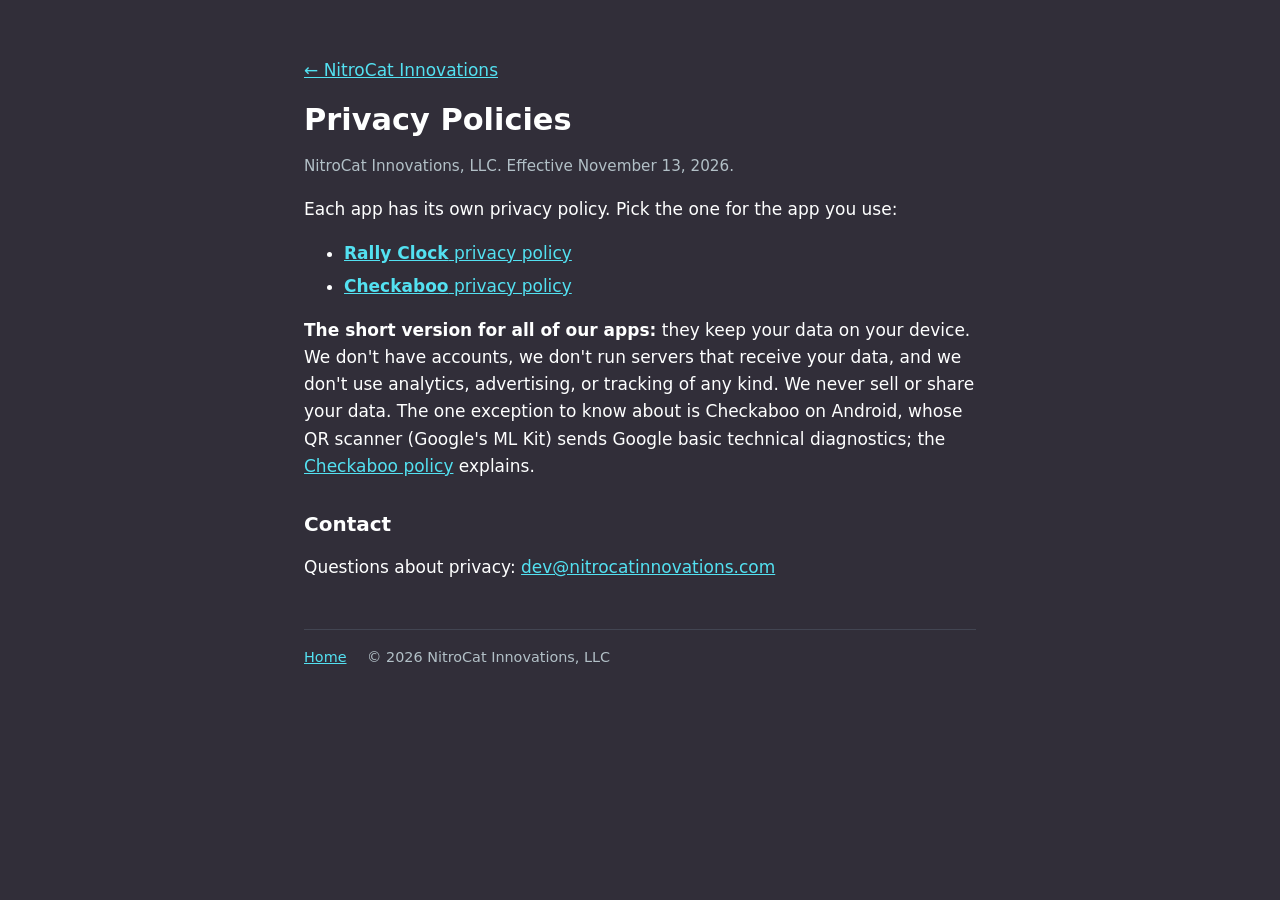
==== commit 94fd9840: "Split the privacy policy into one page per app Rally Clock and Checkaboo each get their own policy; " ====
--- a/privacy.html
+++ b/privacy.html
@@ -3,8 +3,8 @@
 <head>
   <meta charset="utf-8">
   <meta name="viewport" content="width=device-width, initial-scale=1">
-  <title>Privacy Policy — NitroCat Innovations</title>
-  <meta name="description" content="How NitroCat Innovations apps handle your data.">
+  <title>Privacy Policies — NitroCat Innovations</title>
+  <meta name="description" content="Privacy policies for Rally Clock and Checkaboo, by NitroCat Innovations.">
   <link rel="canonical" href="https://nitrocatinnovations.com/privacy.html">
   <link rel="icon" href="assets/apple-touch-icon.png" type="image/png" sizes="192x192">
   <link rel="icon" href="assets/favicon.png" type="image/png" sizes="48x48">
@@ -15,69 +15,16 @@
 <main>
   <p><a href="index.html">← NitroCat Innovations</a></p>
 
-  <h1>Privacy Policy</h1>
-  <p class="meta">Applies to Rally Clock, Checkaboo and other apps published by NitroCat Innovations, LLC.<br>
-  Effective November 13, 2026.</p>
+  <h1>Privacy Policies</h1>
+  <p class="meta">NitroCat Innovations, LLC. Effective November 13, 2026.</p>
 
-  <p><strong>The short version:</strong> our apps keep your data on your device. We don't have accounts, we don't run servers that receive your data, and we don't use analytics, advertising, or tracking of any kind. We never sell or share your data. The one thing to know is that on Android, Checkaboo's QR scanner uses Google's ML Kit, which sends Google basic technical diagnostics; <a href="#checkaboo">see Checkaboo, below</a>.</p>
-
-  <h2>Rally Clock</h2>
-
-  <h3>What the app stores</h3>
-  <p>Rally Clock saves the information you enter — event setup, car numbers, times, comments, and your settings — in the app's private storage on your device. It stays there until you delete it or uninstall the app.</p>
-
-  <h3>Location</h3>
-  <p>Rally Clock uses your device's location only for these features:</p>
+  <p>Each app has its own privacy policy. Pick the one for the app you use:</p>
   <ul>
-    <li><strong>Satellite time check</strong> (Android only) — one reading, used only for its time. The app takes one when it starts, if you have already allowed location, and whenever you tap for it.</li>
-    <li><strong>Trip meters</strong> — while a trip meter is running, the app reads your location to measure distance, including with the screen locked. On Android a notification shows whenever this is happening, and on iPhone and iPad the location indicator does. It stops when you stop the trip meter.</li>
-  </ul>
-  <p>Location is processed on your device. Your position is never stored, never included in a log, and never sent to us or to anyone else.</p>
-
-  <h3>When data leaves your device</h3>
-  <p>Only when you act, and only to places you choose:</p>
-  <ul>
-    <li><strong>Sharing or handing over a log</strong> — to another device running Rally Clock on the same local network, or through your phone's share menu (email, messaging, files, and so on). A log includes your name and phone number if you entered them in Setup. Hand-overs go directly between devices on the local network and are not encrypted, so use a network you trust. Once shared, that copy is handled by the recipient and the app you shared it with.</li>
-    <li><strong>Loading an event setup</strong> from another device on your local network.</li>
-    <li><strong>Finding other devices</strong> — while a device is sharing its clock, collecting logs, or handing out a setup, it announces its control name and the event name on the local network so other devices can find it.</li>
-    <li><strong>Setting the clock</strong> — the app asks a public internet time server (by default <code>pool.ntp.org</code>, changeable in Settings) for the current time. Like any internet request, this reveals your device's IP address to that server. No other data is sent.</li>
+    <li><a href="privacy-rallyclock.html"><strong>Rally Clock</strong> privacy policy</a></li>
+    <li><a href="privacy-checkaboo.html"><strong>Checkaboo</strong> privacy policy</a></li>
   </ul>
 
-  <h2 id="checkaboo">Checkaboo</h2>
-  <p>Checkaboo is a checklist app. It has no accounts, no servers of ours, and it does not ask for your location.</p>
-
-  <h3>What the app stores</h3>
-  <p>Checkaboo saves your checklists and your answers, with any notes you type, in the app's private storage on your device. It stays there until you delete it or uninstall the app.</p>
-
-  <h3>Camera</h3>
-  <p>The camera is used for one thing: scanning a checklist's QR code that another phone is showing. The picture is read on your device and thrown away. Nothing from the camera is saved or sent by us.</p>
-  <p>On Android, reading the QR code is done by Google's ML Kit, built into the app. ML Kit does the reading on your device. Google documents that ML Kit also sends Google basic technical diagnostics: your device's maker, model and Android version, the app's name and version, an identifier for this installation of the app, and performance figures such as how long a scan took and any error codes. It does not send the camera picture, the QR code's contents, or your checklists. Google describes this data on its <a href="https://developers.google.com/ml-kit/android-data-disclosure">ML Kit data disclosure</a> page. We do not receive it. On iPhone, iPad and Mac the app uses Apple's own scanner and sends nothing.</p>
-
-  <h3>When data leaves your device</h3>
-  <p>Only when you act, and only to places you choose:</p>
-  <ul>
-    <li><strong>Importing from a Google Sheets link</strong> &mdash; the app fetches that one sheet from Google. Like any internet request, this reveals your device's IP address to Google, along with the sheet's address. The sheet is only downloaded; nothing is uploaded.</li>
-    <li><strong>Sharing a checklist</strong> &mdash; as a QR code someone scans, as a code you copy, or as a file through your device's share menu (email, messaging, files, and so on). A shared checklist contains its steps and tasks, including any details you wrote for them, but none of your answers or notes from a run. Once shared, that copy is handled by the recipient and the app you shared it with.</li>
-  </ul>
-  <p>Opening a spreadsheet from your device's files reads that file on your device only.</p>
-
-  <h3>Permissions</h3>
-  <p>Checkaboo asks for internet access (to fetch a Google Sheets link you give it) and the camera (to scan a QR code). It asks for the camera only when you choose to scan, and you can revoke it at any time in your device settings; everything else keeps working without it. It never asks for your location, contacts, photos or microphone.</p>
-
-  <h2>What we collect</h2>
-  <p>Nothing. NitroCat Innovations, LLC does not receive, collect, or store any personal information from our apps. The only personal information that leaves your device is what you send yourself, such as your name and phone number in a log you hand over to event staff. If you email us, we use your message and address only to reply. The one related thing outside our control is the Android QR scanner in Checkaboo, described above, whose diagnostics go to Google and not to us.</p>
-
-  <h2>Permissions in Rally Clock</h2>
-  <p>Location, local network access, and notifications are requested only when a feature needs them, and you can revoke them at any time in your device settings. The rest of the app keeps working without them.</p>
-
-  <h2>Deleting your data</h2>
-  <p>Because your data lives only on your device, you control it completely: delete logs within the app, clear the app's data in your device settings, or uninstall the app. There is no account to close.</p>
-
-  <h2>Children</h2>
-  <p>Our apps are not directed at children under 13, and we do not knowingly collect information from anyone.</p>
-
-  <h2>Changes</h2>
-  <p>If this policy changes, we will update this page and the effective date above. If a future version of an app collects data in a new way, this policy will say so before that version is released.</p>
+  <p><strong>The short version for all of our apps:</strong> they keep your data on your device. We don't have accounts, we don't run servers that receive your data, and we don't use analytics, advertising, or tracking of any kind. We never sell or share your data. The one exception to know about is Checkaboo on Android, whose QR scanner (Google's ML Kit) sends Google basic technical diagnostics; the <a href="privacy-checkaboo.html#camera">Checkaboo policy</a> explains.</p>
 
   <h2>Contact</h2>
   <p>Questions about privacy: <a href="mailto:dev@nitrocatinnovations.com">dev@nitrocatinnovations.com</a></p>
